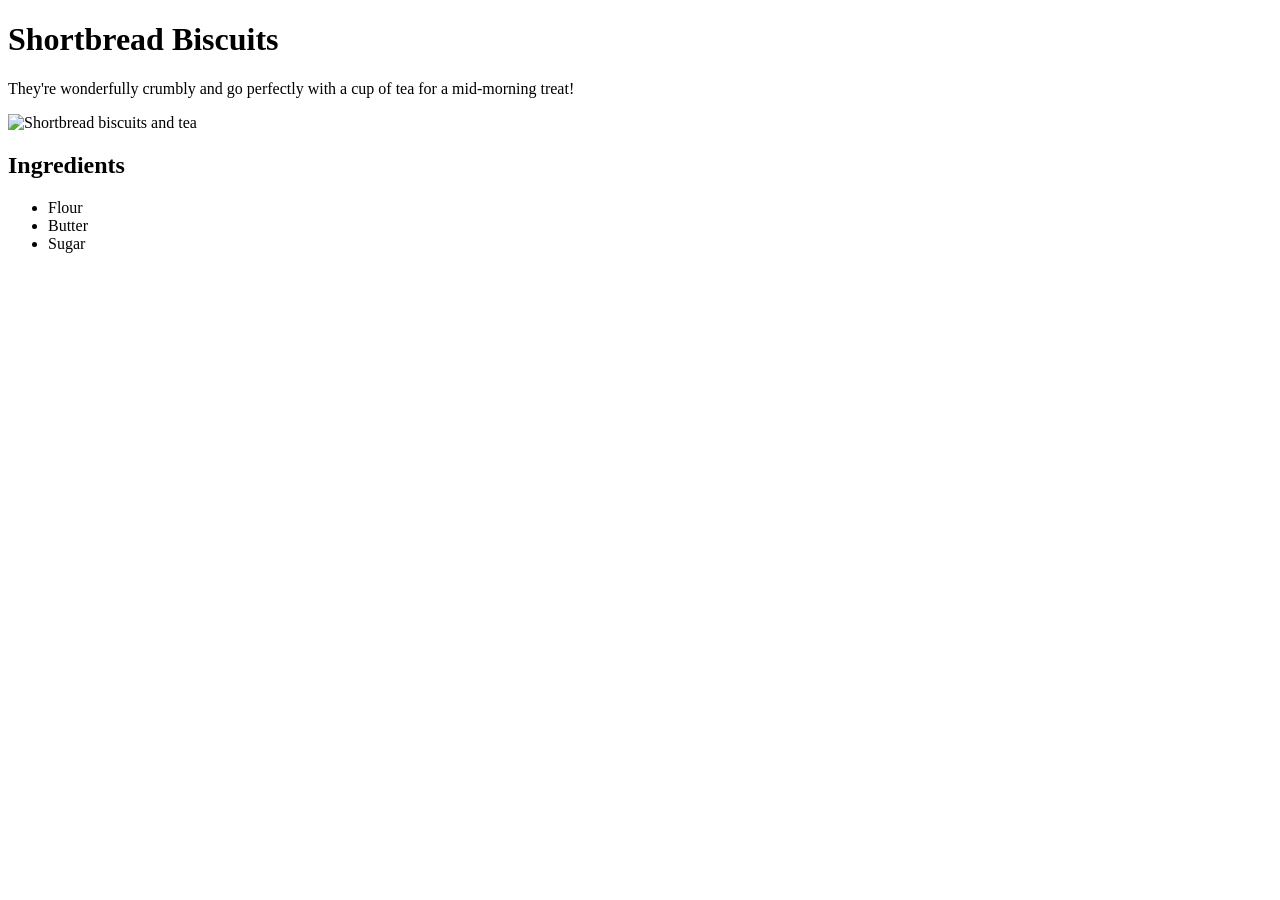
==== index.html @ 808870c2 "Rename dossards.html to index.html" ====
<!DOCTYPE html>

<html lang="en">

    <head>

    <meta charset="UTF-8">
    <meta name="viewport" content="width=device-width, initial-scale=1.0">
    <title>Your First Webpage</title>

    </head>


    <body>

        <h1>
        Shortbread Biscuits
        </h1>

        <p>
        They're wonderfully crumbly 
        and go perfectly with a cup of 
        tea for a mid-morning treat!
        </p>
        
        <img src="https://www.allrecipes.com/thmb/tcWsDQVjFiMizNCFpG0PqONX-tA=/1500x0/filters:no_upscale():max_bytes(150000):strip_icc()/232956-the-best-scottish-shortbread-VAT-Beauty-4x3-fba7a89e73164a72a3ce2292b5555503.jpg" alt="Shortbread biscuits and tea" width="200px">
    
        <h2>
        Ingredients
        </h2>

        <ul>
            <li>Flour</li>
            <li>Butter</li>
            <li>Sugar</li>
        </ul>

    </body>


</html>
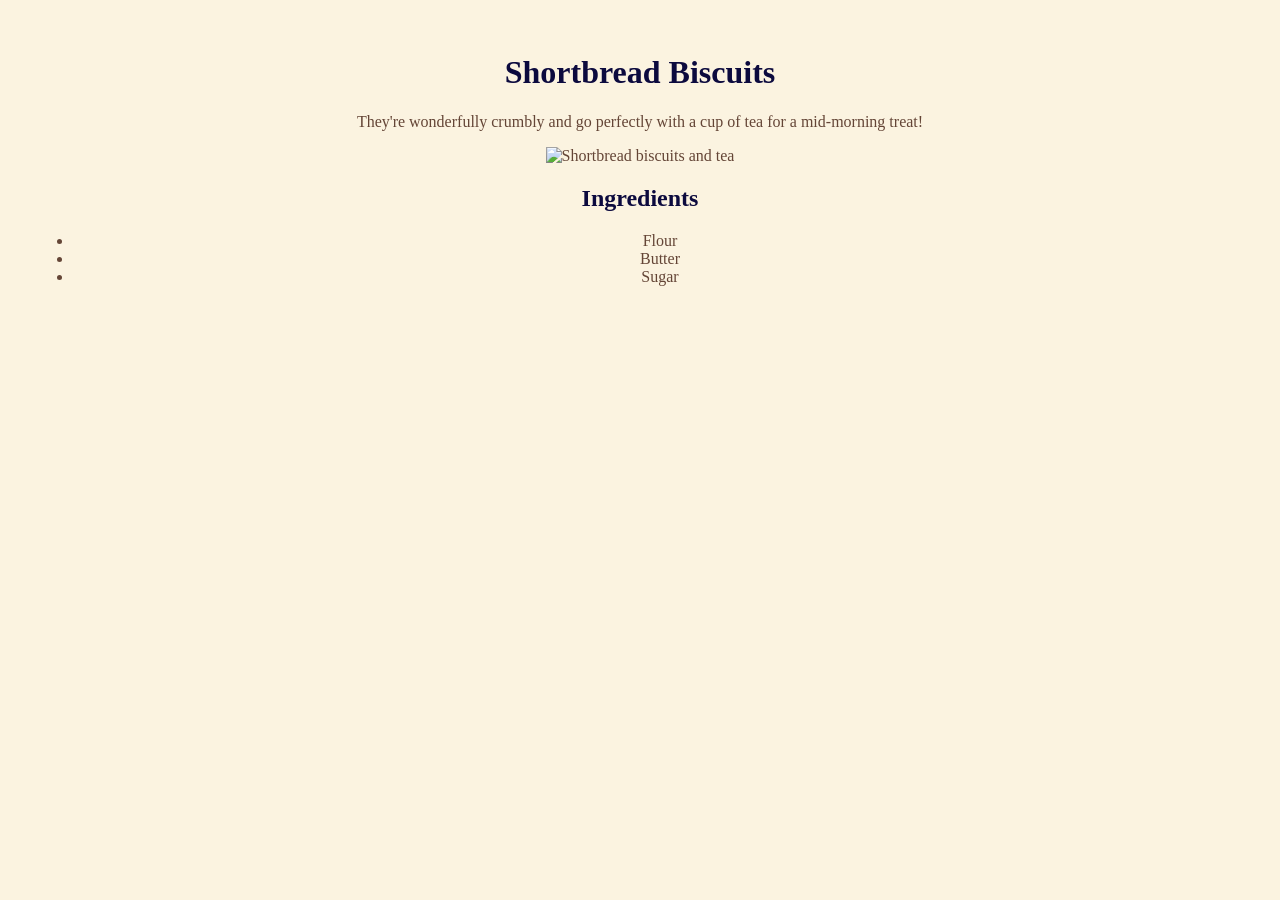
==== commit c4adc53a: "Update index.html" ====
--- a/index.html
+++ b/index.html
@@ -3,7 +3,8 @@
 <html lang="en">
 
     <head>
-
+        
+    <link href="style.css" rel="stylesheet">
     <meta charset="UTF-8">
     <meta name="viewport" content="width=device-width, initial-scale=1.0">
     <title>Your First Webpage</title>
--- a/style.css
+++ b/style.css
@@ -0,0 +1,36 @@
+body {
+  font-family: Overpass;
+  background-color: #f9ebc88d;
+  color: #644536;
+  text-align: center;
+  padding: 25px;
+}
+  
+h1, h2, h3 {
+  font-family: Chivo;
+  color: #0C0A3E;
+}
+
+a {
+  text-decoration: none;
+  color: white;
+  background-color: #BA6E6E;
+  padding: 15px;
+  border-radius: 5px;
+  transition: 0.3s ease;
+}
+
+a:hover {
+  background-color: #A36060;
+}
+
+div {
+  background-color : white;
+  padding : 50px;
+  width : 500px;
+  margin : 25px auto;
+  border-radius : 5px;
+  border : 1px solid #EAEAEA;
+  box-shadow : 0 0 16px rgba(0,0,0,0.1);
+  
+}
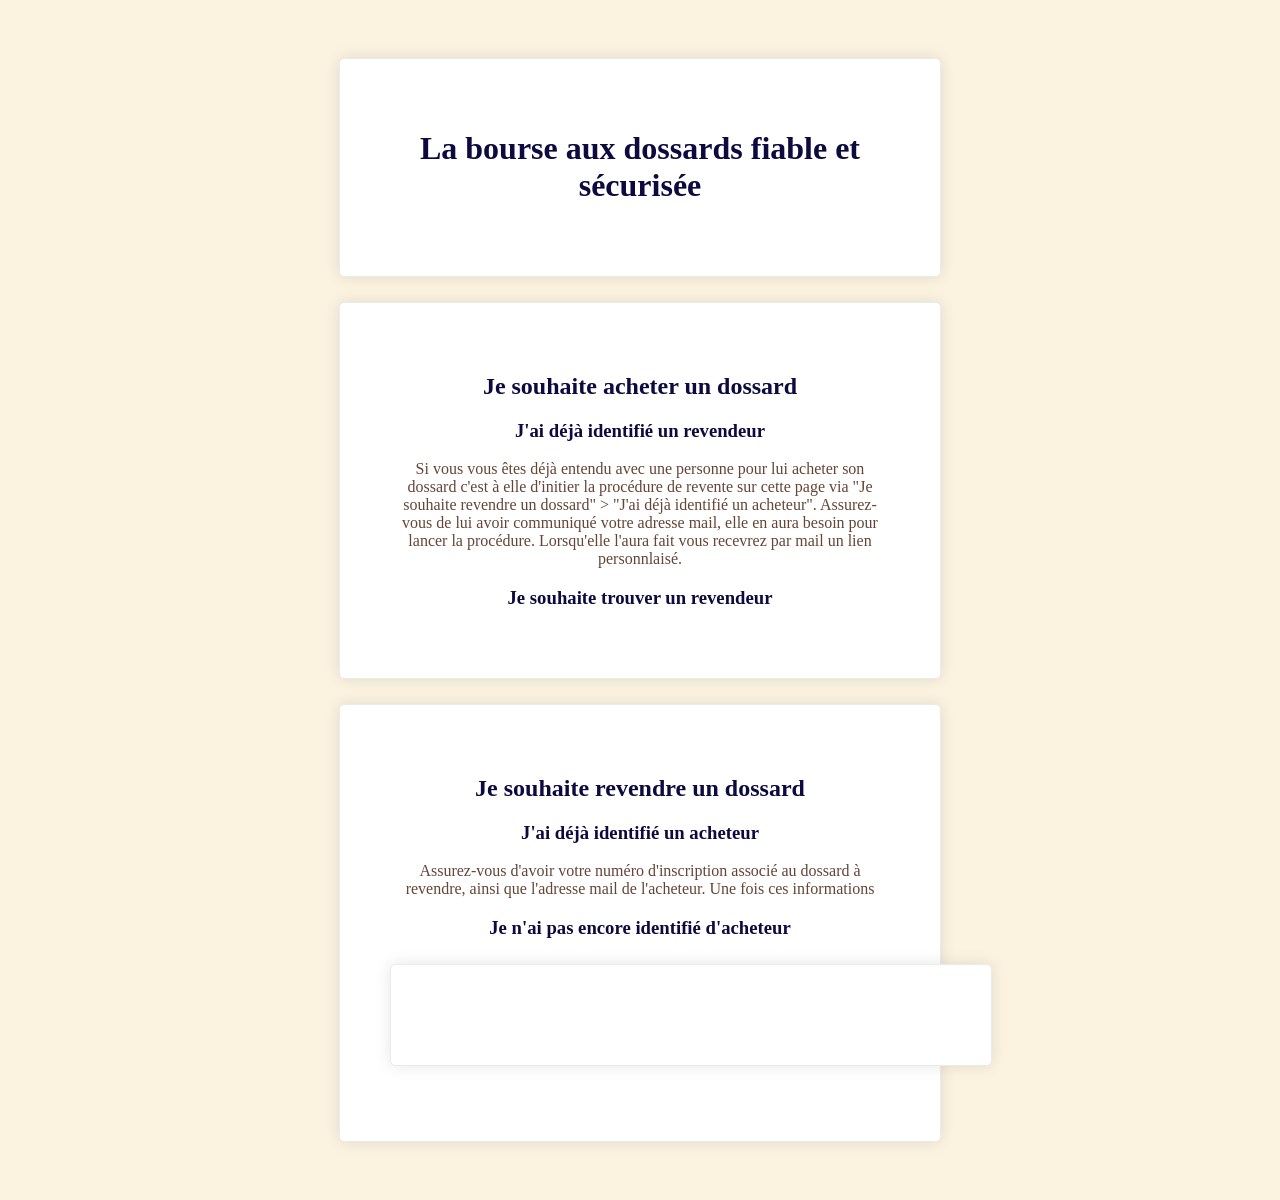
==== commit dea6b883: "Update index.html" ====
--- a/index.html
+++ b/index.html
@@ -7,35 +7,42 @@
     <link href="style.css" rel="stylesheet">
     <meta charset="UTF-8">
     <meta name="viewport" content="width=device-width, initial-scale=1.0">
-    <title>Your First Webpage</title>
+    <title>Bourse au dossard homepage</title>
 
     </head>
 
 
     <body>
 
+        <div> 
         <h1>
-        Shortbread Biscuits
+        La bourse aux dossards fiable et sécurisée
         </h1>
+        </div>
 
-        <p>
-        They're wonderfully crumbly 
-        and go perfectly with a cup of 
-        tea for a mid-morning treat!
-        </p>
+        <div> 
+        <h2>
+        Je souhaite <strong>acheter</strong> un dossard
+        </h2>
+        <h3> J'ai déjà identifié un revendeur </h3>
+        <p> Si vous vous êtes déjà entendu avec une personne pour lui acheter son dossard c'est à elle 
+            d'initier la procédure de revente sur cette page via "Je souhaite revendre un dossard" > "J'ai déjà 
+            identifié un acheteur". 
+            Assurez-vous de lui avoir communiqué votre adresse mail, elle en aura besoin pour lancer la procédure. 
+            Lorsqu'elle l'aura fait vous recevrez par mail un lien personnlaisé. </p>
+        <h3> Je souhaite trouver un revendeur </h3>
+        </div> 
         
-        <img src="https://www.allrecipes.com/thmb/tcWsDQVjFiMizNCFpG0PqONX-tA=/1500x0/filters:no_upscale():max_bytes(150000):strip_icc()/232956-the-best-scottish-shortbread-VAT-Beauty-4x3-fba7a89e73164a72a3ce2292b5555503.jpg" alt="Shortbread biscuits and tea" width="200px">
-    
+        <div>
         <h2>
-        Ingredients
+        Je souhaite <strong>revendre</strong> un dossard
         </h2>
-
-        <ul>
-            <li>Flour</li>
-            <li>Butter</li>
-            <li>Sugar</li>
-        </ul>
-
+        <h3> J'ai déjà identifié un acheteur </h3>
+        <p> Assurez-vous d'avoir votre numéro d'inscription associé au dossard à revendre, ainsi que l'adresse mail 
+            de l'acheteur. Une fois ces informations </p>
+        <h3> Je n'ai pas encore identifié d'acheteur </h3>
+        <div>
+        
     </body>
 
 
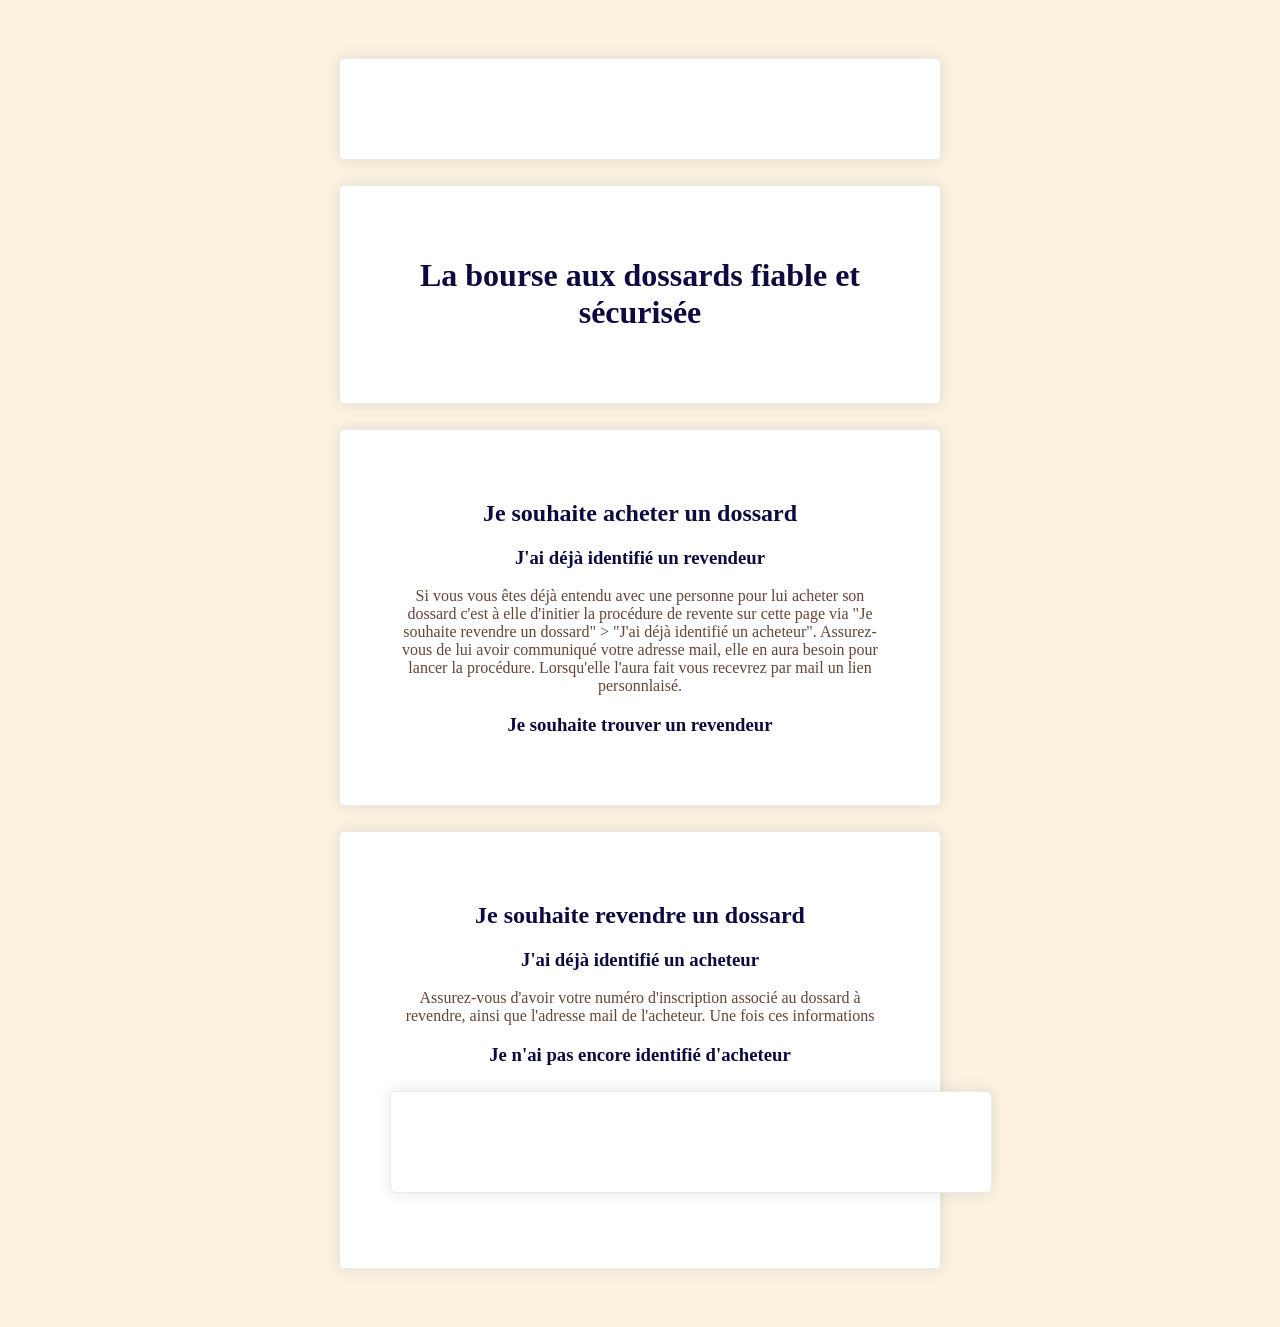
==== commit 09543ef7: "Update index.html" ====
--- a/index.html
+++ b/index.html
@@ -14,6 +14,11 @@
 
     <body>
 
+        <div>
+            <background-image url:"https://res.cloudinary.com/kavval/image/upload/c_lfill,f_auto,w_1600,h_550,g_auto,q_auto:low/pages/disciplines/course-sur-route/aizwxn3f8pzkfe4251fe" 
+                    </background-image>
+        </div>
+        
         <div> 
         <h1>
         La bourse aux dossards fiable et sécurisée
--- a/style.css
+++ b/style.css
@@ -24,6 +24,10 @@
   background-color: #A36060;
 }
 
+h2:hover {
+  background-color: #E76F51;
+}
+
 div {
   background-color : white;
   padding : 50px;
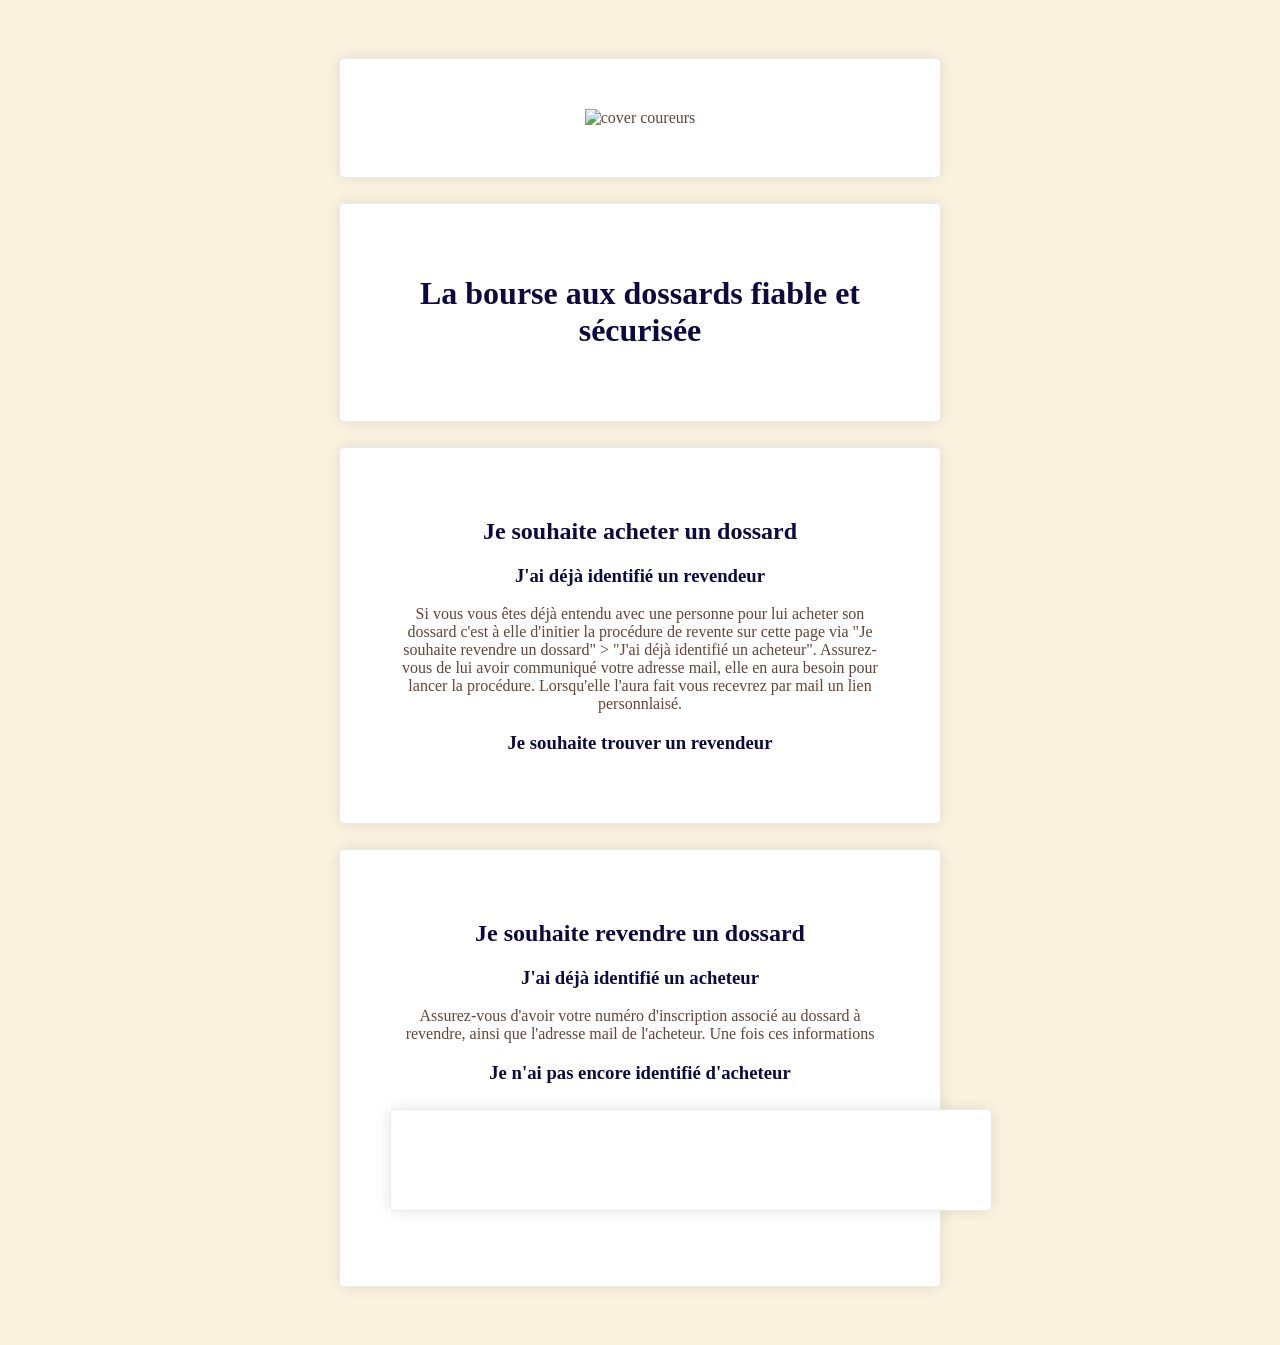
==== commit d54f3350: "Update index.html" ====
--- a/index.html
+++ b/index.html
@@ -15,8 +15,9 @@
     <body>
 
         <div>
-            <background-image url:"https://res.cloudinary.com/kavval/image/upload/c_lfill,f_auto,w_1600,h_550,g_auto,q_auto:low/pages/disciplines/course-sur-route/aizwxn3f8pzkfe4251fe" 
-                    </background-image>
+            <img alt="cover coureurs" class="image-responsive"
+            src="https://res.cloudinary.com/kavval/image/upload/c_lfill,f_auto,w_1600,h_550,g_auto,q_auto:low/pages/disciplines/course-sur-route/aizwxn3f8pzkfe4251fe">
+            </img>
         </div>
         
         <div> 
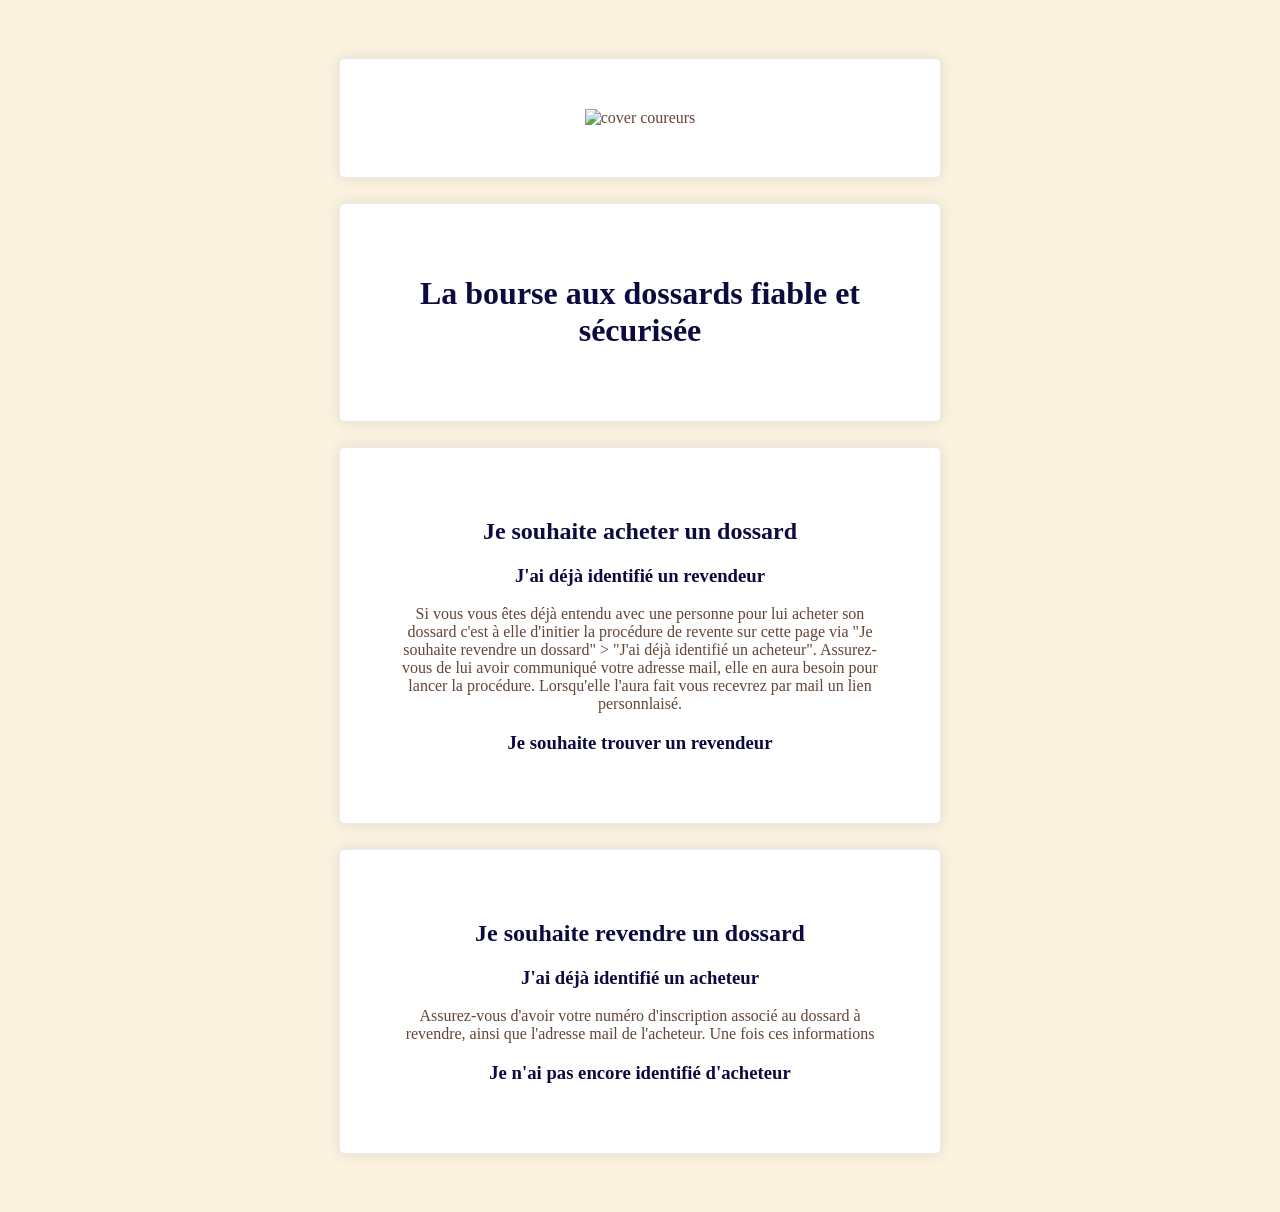
==== commit 3eb5b78c: "Update index.html" ====
--- a/index.html
+++ b/index.html
@@ -20,13 +20,13 @@
             </img>
         </div>
         
-        <div> 
+        <div class="bloc"> 
         <h1>
         La bourse aux dossards fiable et sécurisée
         </h1>
         </div>
 
-        <div> 
+        <div class="bloc"> 
         <h2>
         Je souhaite <strong>acheter</strong> un dossard
         </h2>
@@ -39,7 +39,7 @@
         <h3> Je souhaite trouver un revendeur </h3>
         </div> 
         
-        <div>
+        <div class="bloc">
         <h2>
         Je souhaite <strong>revendre</strong> un dossard
         </h2>
@@ -47,7 +47,7 @@
         <p> Assurez-vous d'avoir votre numéro d'inscription associé au dossard à revendre, ainsi que l'adresse mail 
             de l'acheteur. Une fois ces informations </p>
         <h3> Je n'ai pas encore identifié d'acheteur </h3>
-        <div>
+        </div>
         
     </body>
 
--- a/style.css
+++ b/style.css
@@ -4,6 +4,11 @@
   color: #644536;
   text-align: center;
   padding: 25px;
+}
+
+.image-responsive {
+    max-width: 100%;
+    height: auto;
 }
   
 h1, h2, h3 {
